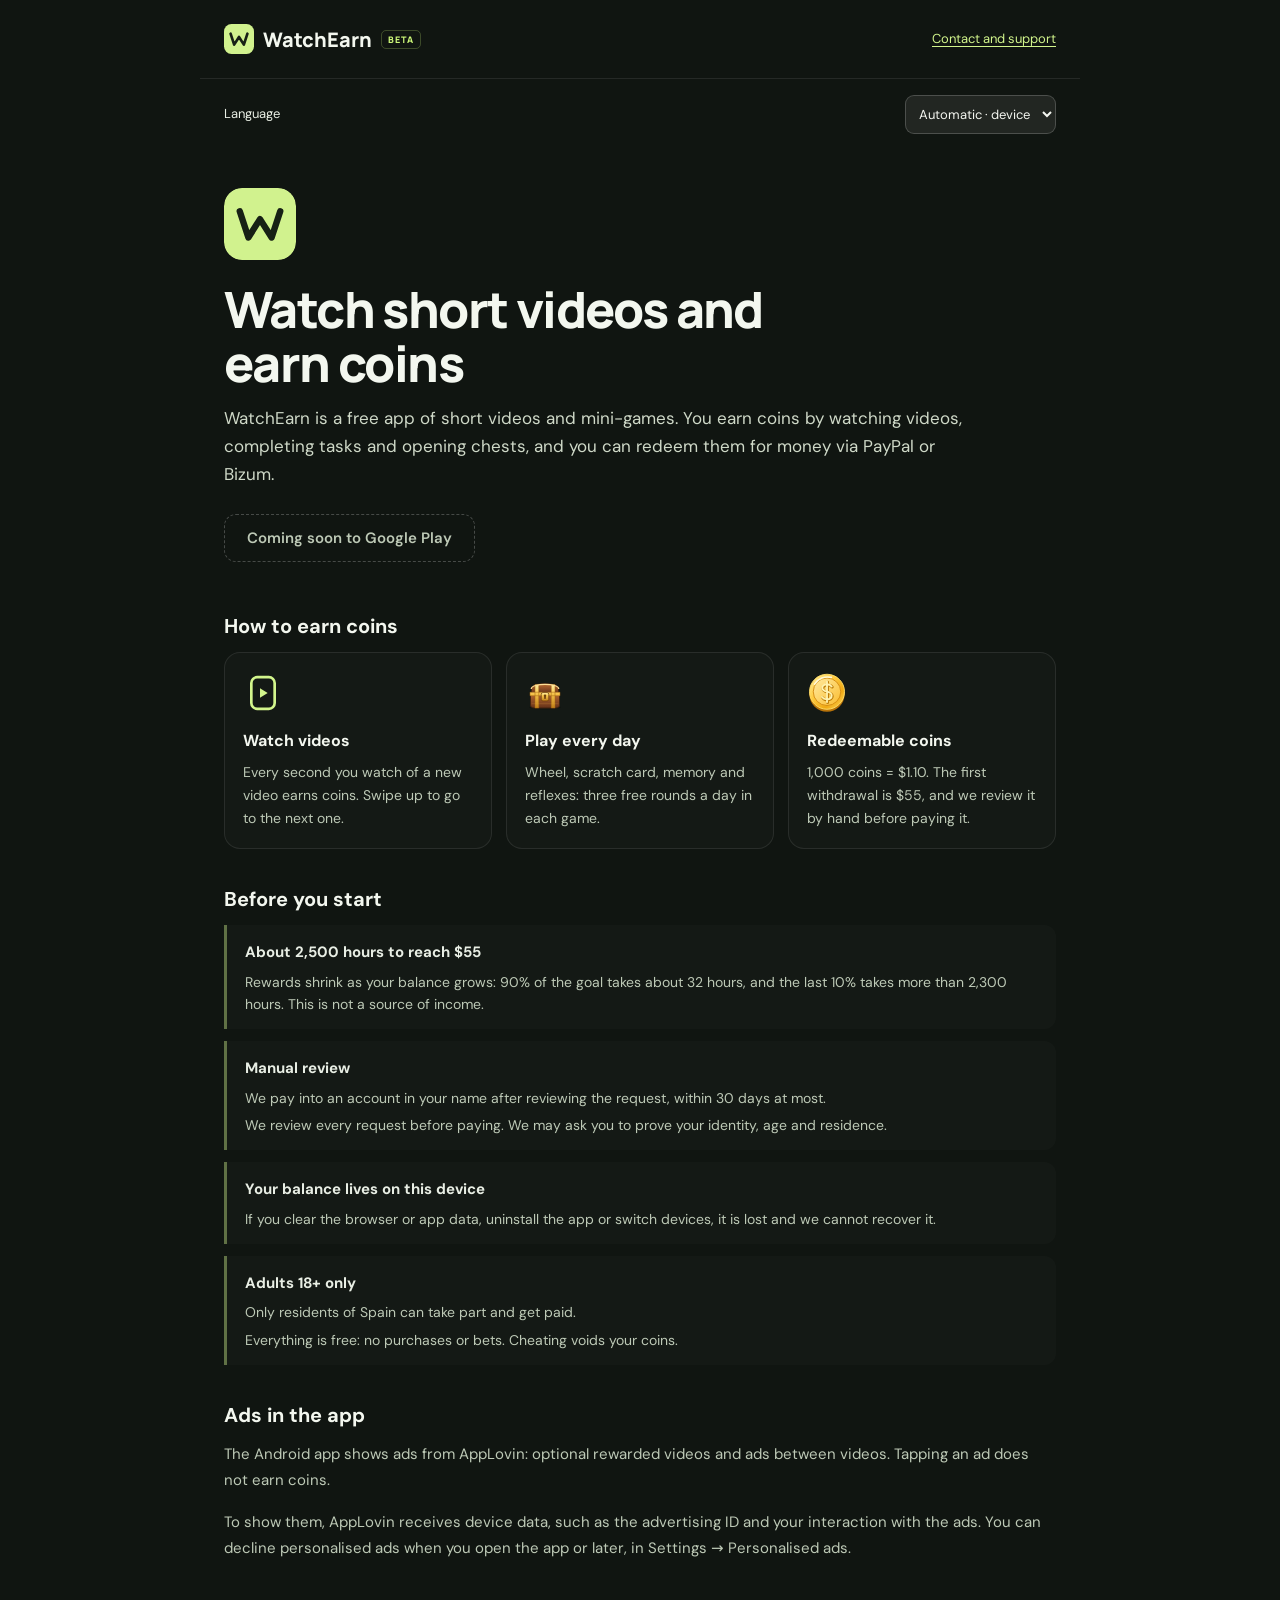
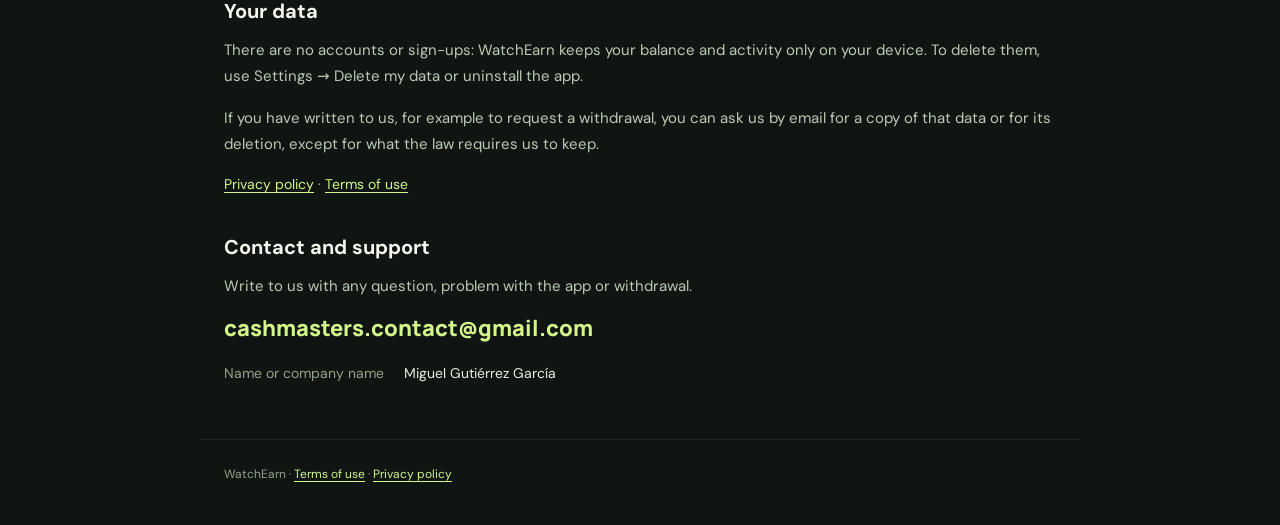
==== index.html @ 91444959 "Página pública de WatchEarn Descripción de la app, anuncios, datos, contacto, condiciones y privacid" ====
<!doctype html>
<html lang="es" data-page="about">
<head>
  <meta charset="utf-8">
  <meta name="viewport" content="width=device-width,initial-scale=1,viewport-fit=cover">
  <meta name="theme-color" content="#101211">
  <meta name="description" content="WatchEarn: app gratuita de vídeos cortos y minijuegos en la que ganas monedas canjeables. Cómo funciona, anuncios, datos y contacto.">
  <title>WatchEarn · Vídeos cortos y monedas</title>
  <link rel="icon" href="icon.svg" type="image/svg+xml">
  <link rel="stylesheet" href="legal-page.css">
  <link rel="stylesheet" href="about.css">
  <script src="currency.js"></script><script src="locales.js"></script><script src="i18n.js"></script>
</head>
<body>
  <!-- Página pública de la app (sitio web del desarrollador en Google Play). Se publica con: npm run site (ver docs/SITE.md). -->
  <header><a class="brand" href="./"><img src="icon.svg" alt="">WatchEarn <small>BETA</small></a><a href="#contacto">Contacto y soporte</a></header>
  <div class="language-bar" data-language></div>
  <main>
    <section class="hero">
      <img class="hero-icon" src="icon.svg" alt="" width="72" height="72">
      <h1>Mira vídeos cortos y gana monedas</h1>
      <p class="lead">WatchEarn es una app gratuita de vídeos cortos y minijuegos. Ganas monedas al ver vídeos, completar tareas y abrir cofres, y puedes canjearlas por dinero por PayPal o Bizum.</p>
      <div class="actions">
        <!-- Cuando la app esté publicada, pon en href su enlace: https://play.google.com/store/apps/details?id=com.watchearn.app -->
        <a class="button" id="play" href="" hidden>Descargar en Google Play</a>
        <span class="button soon" id="play-soon">Próximamente en Google Play</span>
      </div>
    </section>

    <section>
      <h2>Cómo conseguir monedas</h2>
      <div class="cards">
        <article class="card">
          <svg class="card-icon" viewBox="0 0 24 24" aria-hidden="true"><rect x="5" y="2.5" width="14" height="19" rx="3.5"/><path d="M10.2 9.2v5.6l4.6-2.8z"/></svg>
          <h3>Mira vídeos</h3>
          <p>Cada segundo que ves de un vídeo nuevo suma monedas. Desliza hacia arriba para pasar al siguiente.</p>
        </article>
        <article class="card">
          <img class="card-icon" src="chest.svg" alt="">
          <h3>Juega cada día</h3>
          <p>Ruleta, rasca, memoria y reflejos: tres partidas gratis al día en cada juego.</p>
        </article>
        <article class="card">
          <img class="card-icon" src="coin.svg" alt="">
          <h3>Monedas canjeables</h3>
          <p id="redeem" data-no-i18n></p>
        </article>
      </div>
    </section>

    <section>
      <h2>Antes de empezar</h2>
      <div class="facts">
        <p class="fact"><strong id="hours-title" data-no-i18n></strong><span id="hours-info" data-no-i18n></span></p>
        <p class="fact"><strong>Revisión manual</strong><span id="payout" data-no-i18n></span><span>Revisamos cada solicitud antes de pagar. Podemos pedirte que acredites tu identidad, edad y residencia.</span></p>
        <p class="fact"><strong>Tu saldo vive en este dispositivo</strong><span>Si borras los datos del navegador o de la app, la desinstalas o cambias de dispositivo, se pierde y no podemos recuperarlo.</span></p>
        <p class="fact"><strong id="adults">Solo mayores de 18 años</strong><span id="countries" data-no-i18n></span><span>Todo es gratuito: sin compras ni apuestas. Las trampas anulan las monedas.</span></p>
      </div>
    </section>

    <section id="anuncios">
      <h2>Anuncios en la app</h2>
      <p>La app para Android muestra anuncios de AppLovin: vídeos con recompensa, que son opcionales, y anuncios entre vídeos. Pulsar un anuncio no da monedas.</p>
      <p>Para mostrarlos, AppLovin recibe datos del dispositivo, como el identificador de publicidad y tu interacción con los anuncios. Puedes rechazar los anuncios personalizados al abrir la app o después, en Ajustes → Anuncios personalizados.</p>
    </section>

    <section id="datos">
      <h2>Tus datos</h2>
      <p>No hay cuentas ni registro: WatchEarn guarda tu saldo y tu actividad solo en tu dispositivo. Para borrarlos, usa Ajustes → Borrar mis datos o desinstala la app.</p>
      <p>Si nos has escrito, por ejemplo para pedir una retirada, puedes pedirnos por correo una copia de esos datos o que los borremos, salvo los que la ley nos obligue a conservar.</p>
      <p class="links"><a href="privacy.html">Política de privacidad</a> · <a href="terms.html">Condiciones de uso</a></p>
    </section>

    <section id="contacto">
      <h2>Contacto y soporte</h2>
      <p>Escríbenos para cualquier duda, problema con la app o retirada.</p>
      <p class="contact-email" id="email" data-no-i18n></p>
      <dl class="operator" id="operator" data-no-i18n></dl>
    </section>
  </main>
  <footer><span data-no-i18n>WatchEarn · </span><a href="terms.html">Condiciones de uso</a> · <a href="privacy.html">Política de privacidad</a></footer>
  <script src="legal-config.js"></script><script src="economy.js"></script><script src="legal.js"></script><script src="legal-text/es.js"></script><script src="about.js"></script>
</body>
</html>
---- legal-page.css ----
/* Standalone legal pages (terms.html, privacy.html): readable, printable, same palette as the app. */
@import url('fonts/fonts.css');
:root{color-scheme:dark}*{box-sizing:border-box}
body{margin:0;background:#101511;color:#e8eee4;font:15px/1.75 'DM Sans',system-ui,-apple-system,BlinkMacSystemFont,"Segoe UI",sans-serif}
a{color:#d2f58c;text-underline-offset:3px}a:focus-visible,summary:focus-visible{outline:2px solid #d2f58c;outline-offset:5px}
header,main,footer,.language-bar{width:min(760px,100%);margin:auto;padding:24px}
header{display:flex;align-items:center;justify-content:space-between;gap:20px;border-bottom:1px solid #ffffff16}
.brand{display:flex;align-items:center;gap:9px;color:#f3f7ef;font:800 20px Manrope,sans-serif;text-decoration:none}.brand img{width:30px;height:30px}
.brand small{border:1px solid #cefa7a3b;border-radius:5px;padding:2px 6px;font-size:9px;letter-spacing:1px;color:#cefa7a}
header>a:last-child{font-size:13px}
.language-bar{padding-block:16px 0}
.language-row{display:flex;gap:14px;align-items:center;justify-content:space-between;font-size:13px}
.language-select{background:#222622;color:#f4f6f0;font:inherit;border:1px solid #ffffff30;border-radius:9px;padding:9px;max-width:70%}
h1{font:800 clamp(28px,5vw,38px)/1.2 Manrope,sans-serif;letter-spacing:-1.1px;margin:15px 0 10px}
h2{font-size:20px;line-height:1.4;margin:36px 0 12px;color:#f3f7ef}
h3{font-size:16px;margin:30px 0 8px;color:#f3f7ef}
p{margin:0 0 15px;color:#bdc9b6}li{color:#bdc9b6;margin:8px 0}ul{padding-left:21px}strong{color:#e8eee4}
.meta,.terms-version{font-size:12px;color:#94a28c}
.legal-summary{padding:17px 18px;margin:20px 0;border:1px solid #d2f58c24;border-radius:14px;background:#d2f58c05}.legal-summary ul{margin:0}.legal-summary li{font-size:14px}.legal-summary p{margin:0 0 6px}
.legal-pending{color:#f0d690;font-weight:650;background:#e6c7771a;border-radius:5px;padding:0 4px}
.legal-language-note{padding:14px 16px;border:1px solid #e6c77750;border-radius:12px;background:#e6c7770b;color:#f0d690;font-size:14px}
table{width:100%;border-collapse:collapse;font-size:13px;margin:19px 0}
th,td{text-align:left;padding:10px 8px;border-bottom:1px solid #ffffff16;vertical-align:top;overflow-wrap:anywhere}th{color:#dce7d2}td{color:#bdc9b6}
code{font-size:12px;color:#dce7d2;overflow-wrap:anywhere}
.rules-example{display:flex;justify-content:space-between;gap:10px;padding:12px 14px;border:1px solid #ffffff16;border-radius:12px;font-size:13px}
details.formula{margin:0 0 15px}details.formula summary{color:#d2f58c;cursor:pointer}details.formula p{font-size:13px;margin-top:10px}
footer{border-top:1px solid #ffffff16;font-size:12px;color:#94a28c;margin-top:30px;padding-bottom:40px}
html[dir=rtl] th,html[dir=rtl] td{text-align:start}
@media(max-width:480px){header,main,footer,.language-bar{padding-inline:16px}body{font-size:14px}header>a:last-child{font-size:12px}h2{font-size:18px}th,td{padding:9px 5px;font-size:12px}}
@media print{:root{color-scheme:light}body{background:#fff;color:#000}p,li,td,th,strong,h1,h2,h3,.meta,.terms-version{color:#000}a{color:#000}header>a:last-child,.language-bar,footer a{display:none}.legal-summary,.legal-language-note{border-color:#999;background:none;color:#000}}
.legal-currencies{font-size:12px;line-height:1.9;color:#bdc9b6}.legal-currencies span{white-space:nowrap}
---- about.css ----
/* about.html: public page of the app, on top of legal-page.css (same palette and fonts). */
[hidden]{display:none!important}
header,main,footer,.language-bar{width:min(880px,100%)}
section{scroll-margin-top:16px}
.hero{padding:30px 0 6px}
.hero-icon{display:block;width:72px;height:72px;border-radius:18px}
.hero h1{font-size:clamp(32px,6.4vw,50px);line-height:1.08;letter-spacing:-1.6px;margin:22px 0 14px;max-width:16ch;color:#f3f7ef}
.lead{font-size:17px;line-height:1.65;color:#cfd9c8;max-width:62ch}
.actions{display:flex;flex-wrap:wrap;gap:12px;margin:26px 0 8px}
.button{display:inline-flex;align-items:center;justify-content:center;min-height:48px;padding:0 22px;border-radius:12px;font:700 15px/1.2 'DM Sans',system-ui,sans-serif;text-decoration:none;background:#d2f58c;color:#141b0f}
.button:hover{background:#e0fba8}
.button.soon{background:none;color:#bdc9b6;border:1px dashed #ffffff3a;font-weight:600}
.cards{display:grid;grid-template-columns:repeat(auto-fit,minmax(min(230px,100%),1fr));gap:14px}
.card{padding:20px 18px 18px;border:1px solid #ffffff16;border-radius:16px;background:#ffffff05}
.card h3{margin:14px 0 6px}
.card p{margin:0;font-size:14px;line-height:1.65}
.card-icon{display:block;width:40px;height:40px;object-fit:contain}
svg.card-icon{fill:none;stroke:#d2f58c;stroke-width:1.6;stroke-linejoin:round}svg.card-icon path{fill:#d2f58c;stroke:none}
.facts{display:grid;gap:12px}
.fact{display:grid;gap:5px;margin:0;padding:14px 18px;border-inline-start:3px solid #d2f58c66;border-radius:0 12px 12px 0;background:#ffffff05}
html[dir=rtl] .fact{border-radius:12px 0 0 12px}
.fact strong{font-size:15px}.fact span{font-size:14px;line-height:1.6;color:#bdc9b6}
.links{font-size:14px}
.contact-email{margin:6px 0 18px;font:800 clamp(18px,4vw,22px)/1.3 Manrope,sans-serif;overflow-wrap:anywhere}.contact-email a{text-decoration:none}
.contact-email:empty,.operator:empty{display:none}
.operator{display:grid;grid-template-columns:max-content 1fr;gap:8px 20px;margin:0;font-size:14px}
.operator dt{color:#94a28c}.operator dd{margin:0;color:#e8eee4;overflow-wrap:anywhere}
@media(max-width:480px){.hero{padding-top:18px}.lead{font-size:16px}.button{flex:1 1 100%}.operator{grid-template-columns:1fr;gap:2px}.operator dd{margin-bottom:8px}}
@media print{.actions,.language-bar{display:none}.card,.fact{border-color:#999;background:none}}
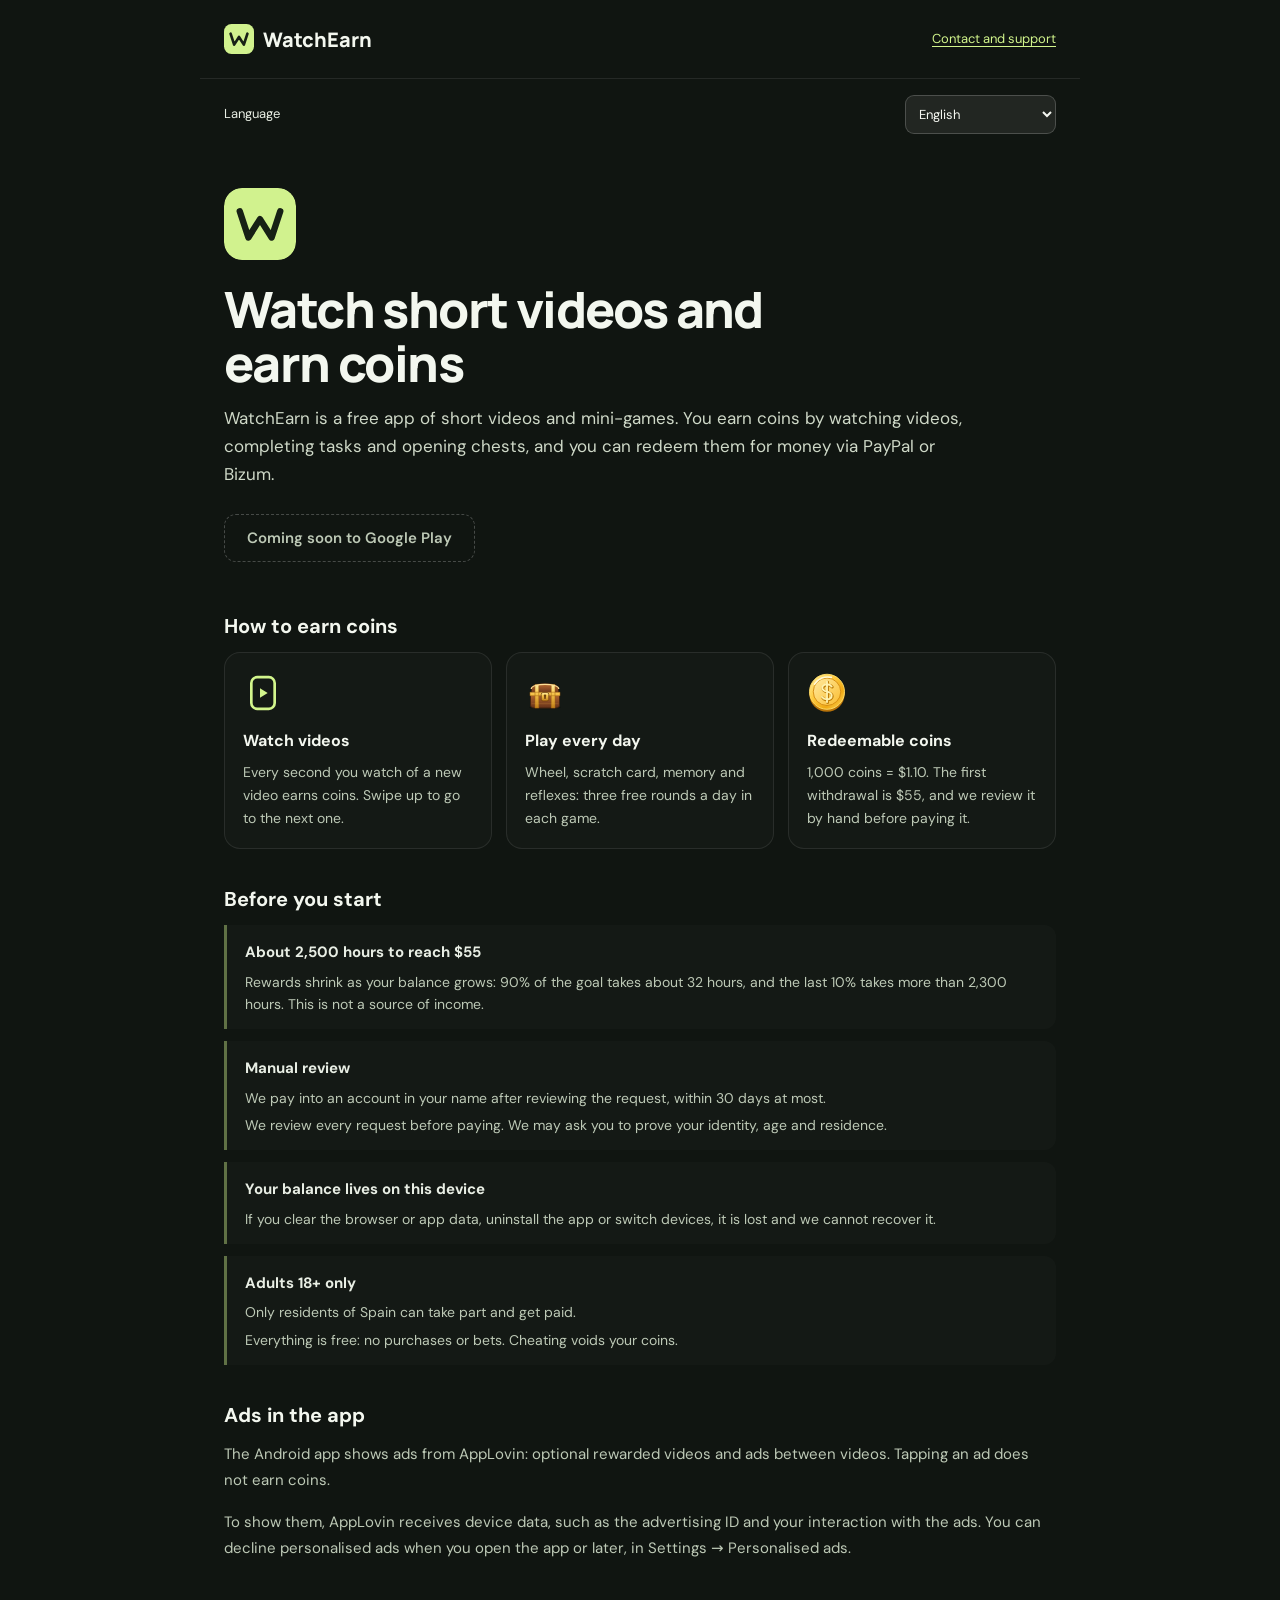
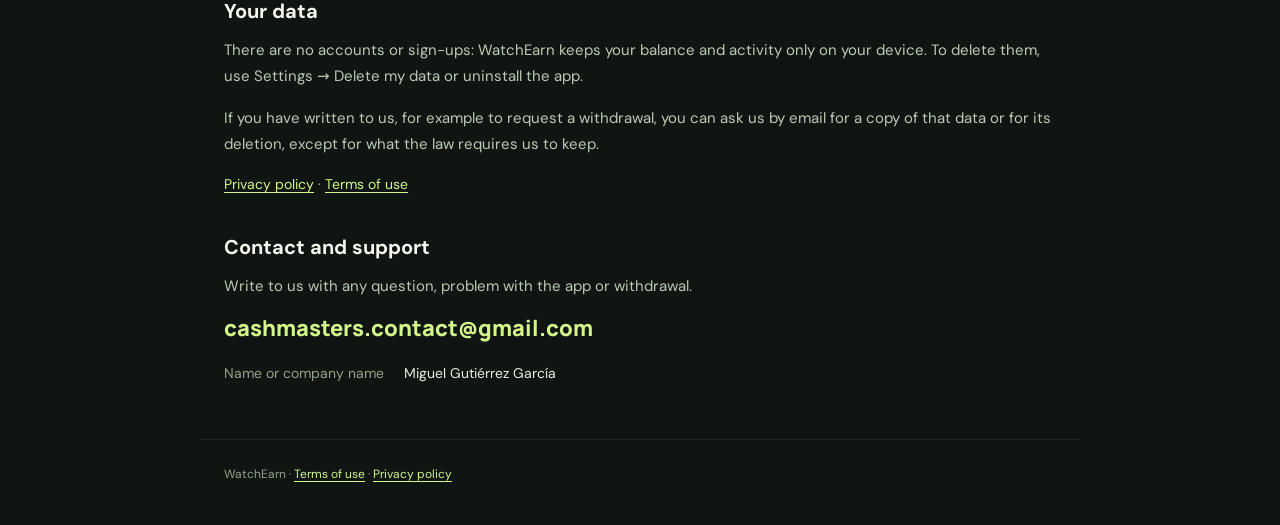
==== commit 43573d62: "Actualiza la página de WatchEarn" ====
--- a/index.html
+++ b/index.html
@@ -13,7 +13,7 @@
 </head>
 <body>
   <!-- Página pública de la app (sitio web del desarrollador en Google Play). Se publica con: npm run site (ver docs/SITE.md). -->
-  <header><a class="brand" href="./"><img src="icon.svg" alt="">WatchEarn <small>BETA</small></a><a href="#contacto">Contacto y soporte</a></header>
+  <header><a class="brand" href="./"><img src="icon.svg" alt="">WatchEarn</a><a href="#contacto">Contacto y soporte</a></header>
   <div class="language-bar" data-language></div>
   <main>
     <section class="hero">
--- a/legal-page.css
+++ b/legal-page.css
@@ -6,7 +6,7 @@
 header,main,footer,.language-bar{width:min(760px,100%);margin:auto;padding:24px}
 header{display:flex;align-items:center;justify-content:space-between;gap:20px;border-bottom:1px solid #ffffff16}
 .brand{display:flex;align-items:center;gap:9px;color:#f3f7ef;font:800 20px Manrope,sans-serif;text-decoration:none}.brand img{width:30px;height:30px}
-.brand small{border:1px solid #cefa7a3b;border-radius:5px;padding:2px 6px;font-size:9px;letter-spacing:1px;color:#cefa7a}
+
 header>a:last-child{font-size:13px}
 .language-bar{padding-block:16px 0}
 .language-row{display:flex;gap:14px;align-items:center;justify-content:space-between;font-size:13px}
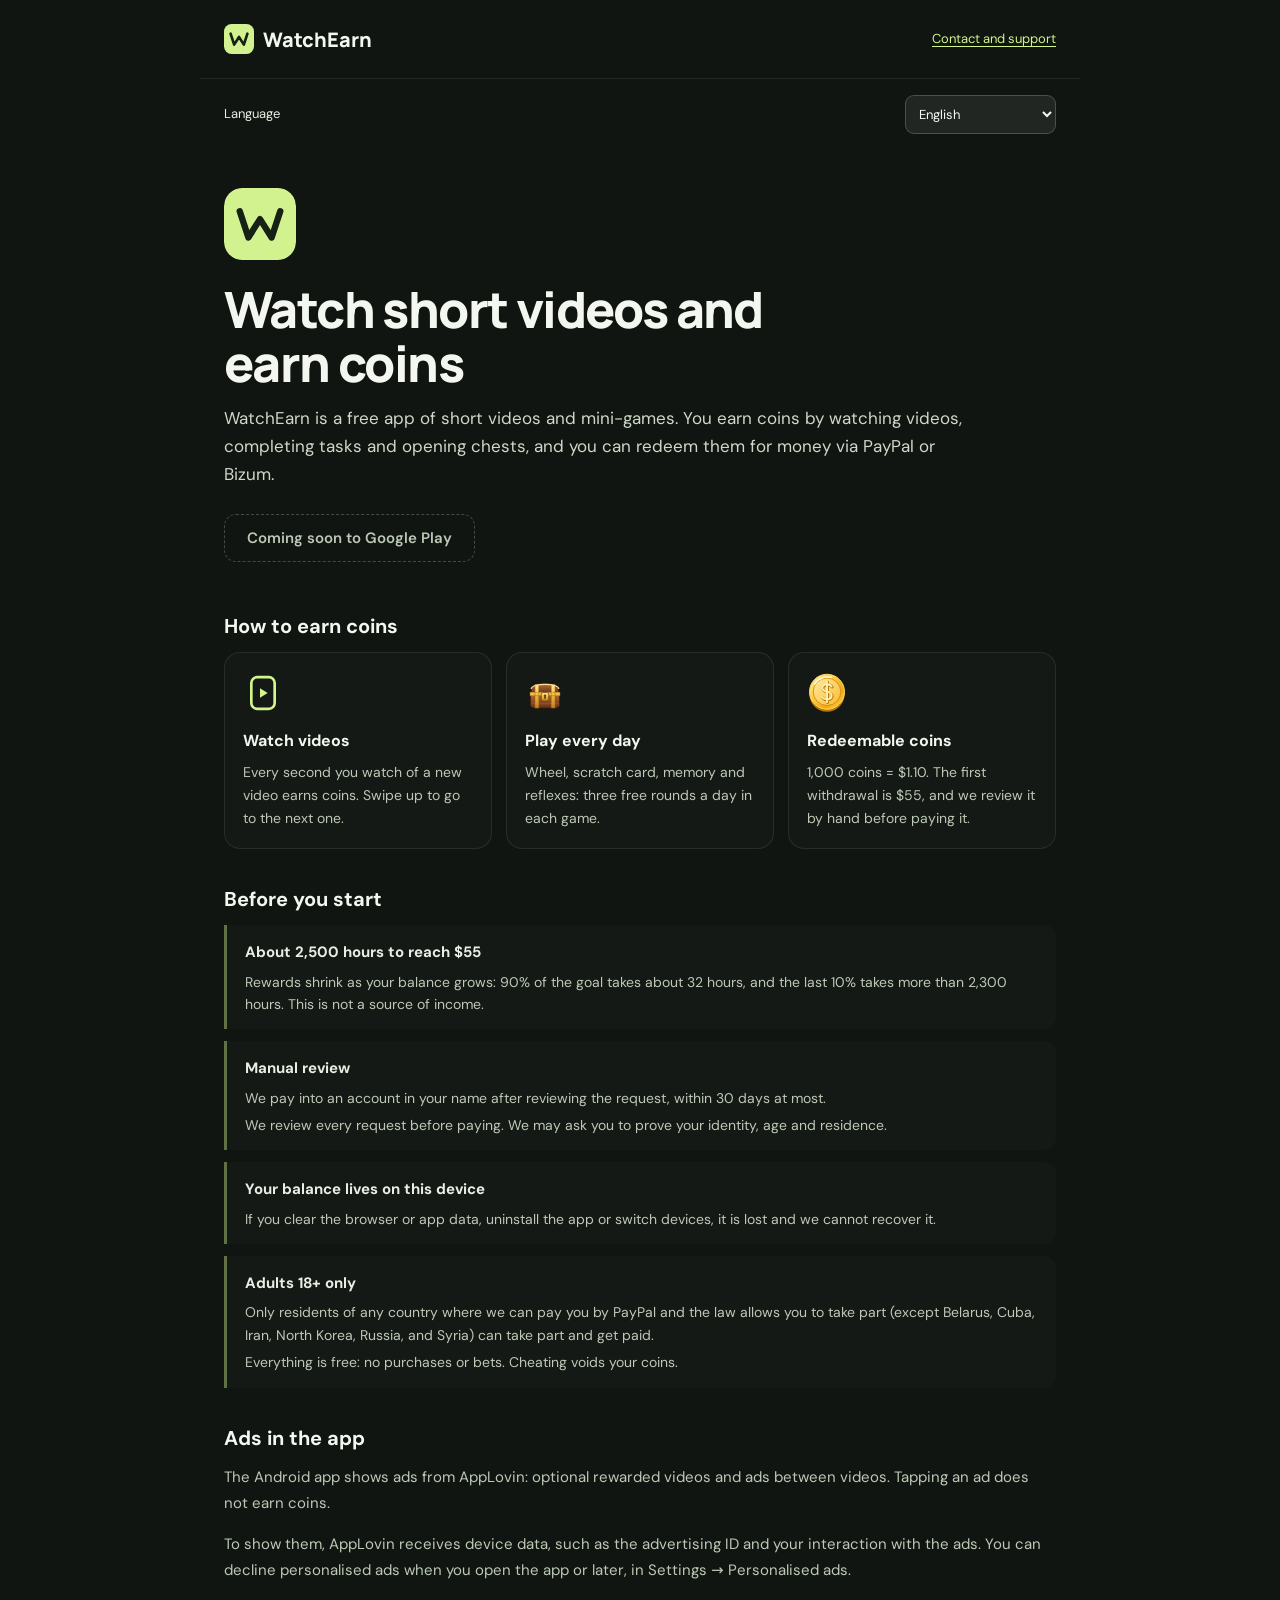
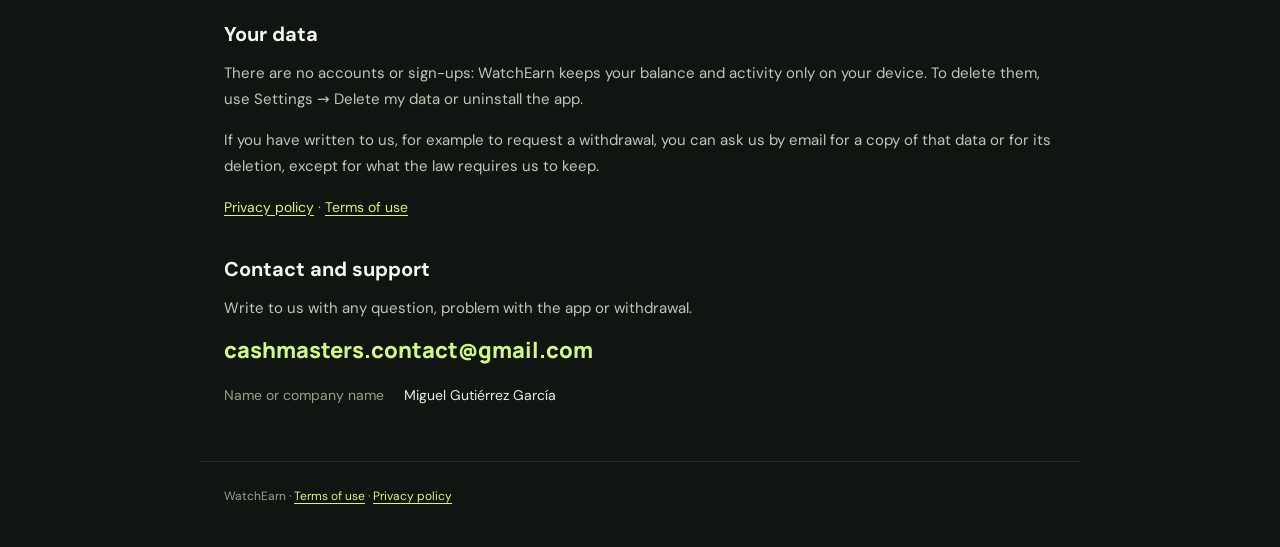
==== commit cce40c49: "Actualiza la página de WatchEarn" ====
--- a/index.html
+++ b/index.html
@@ -21,7 +21,7 @@
       <h1>Mira vídeos cortos y gana monedas</h1>
       <p class="lead">WatchEarn es una app gratuita de vídeos cortos y minijuegos. Ganas monedas al ver vídeos, completar tareas y abrir cofres, y puedes canjearlas por dinero por PayPal o Bizum.</p>
       <div class="actions">
-        <!-- Cuando la app esté publicada, pon en href su enlace: https://play.google.com/store/apps/details?id=com.watchearn.app -->
+        <!-- Cuando la app esté publicada, pon en href su enlace: https://play.google.com/store/apps/details?id=com.cashmasters.watchearn -->
         <a class="button" id="play" href="" hidden>Descargar en Google Play</a>
         <span class="button soon" id="play-soon">Próximamente en Google Play</span>
       </div>
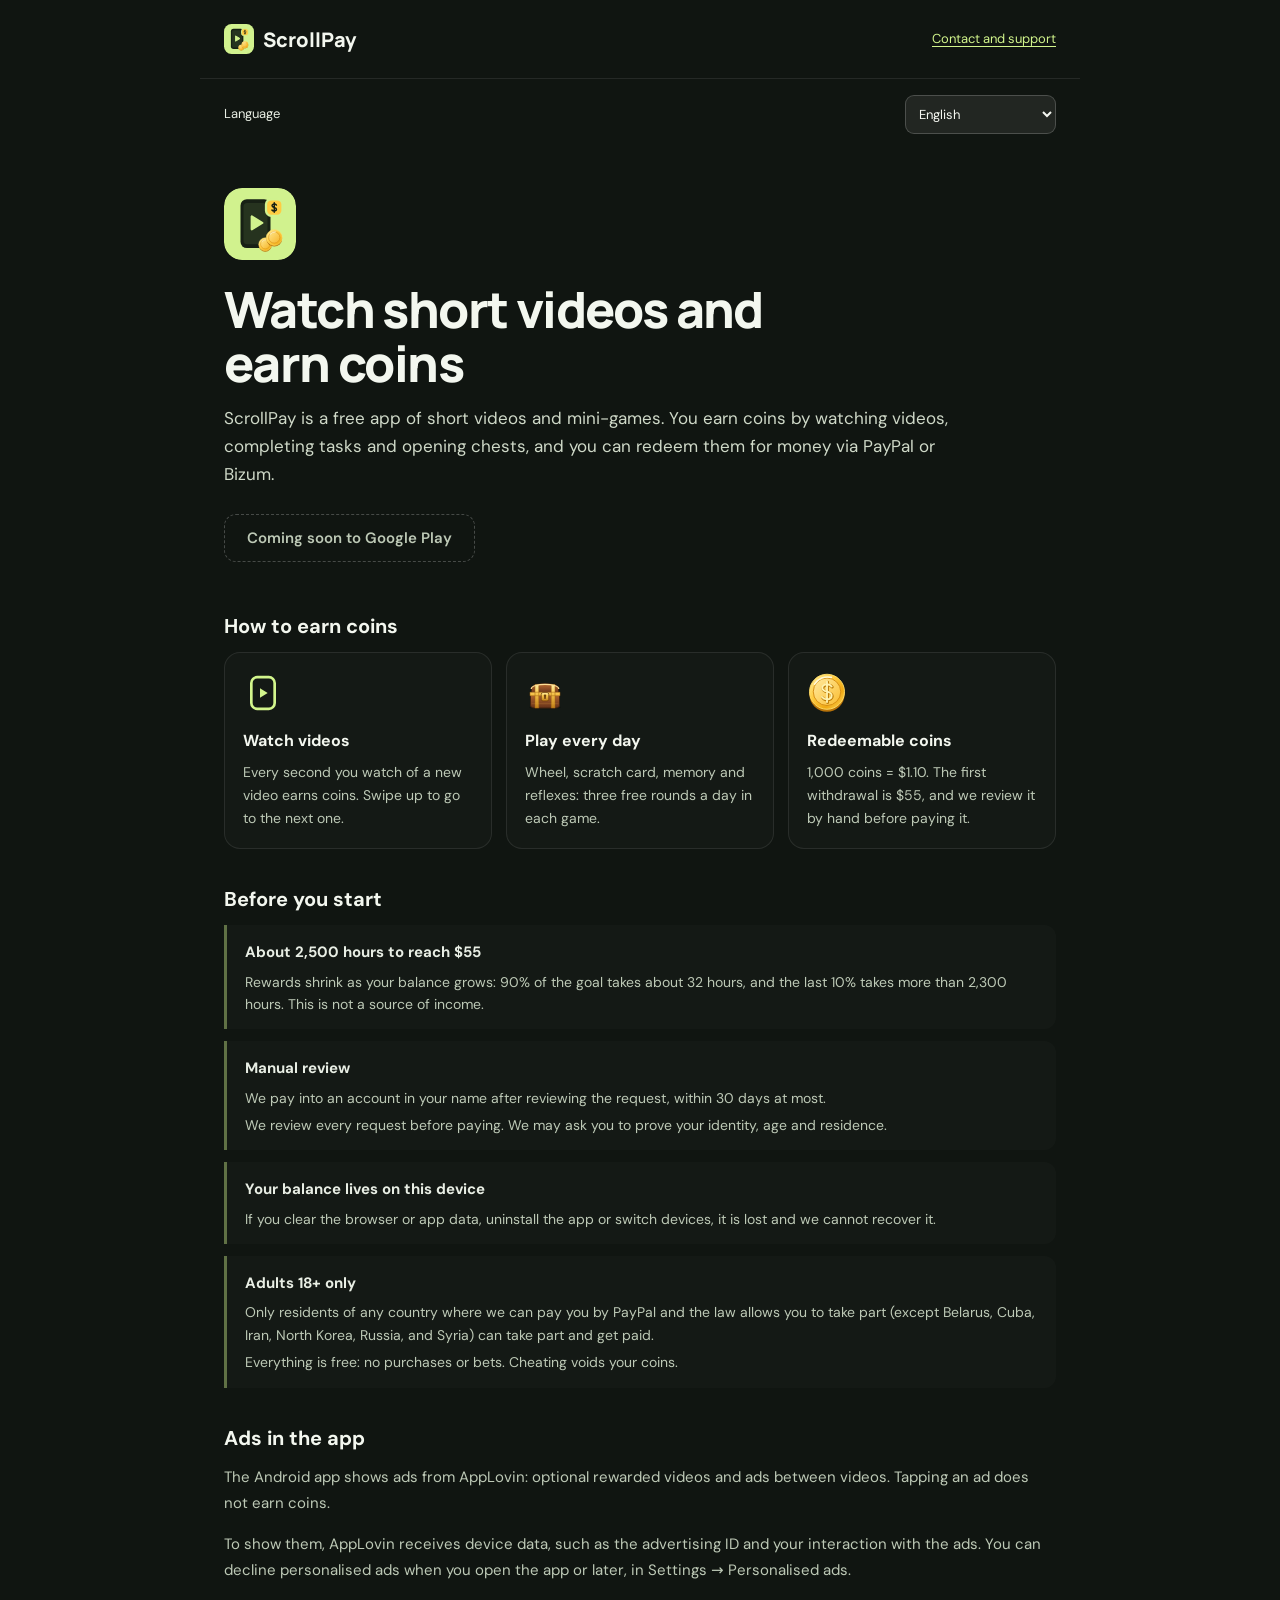
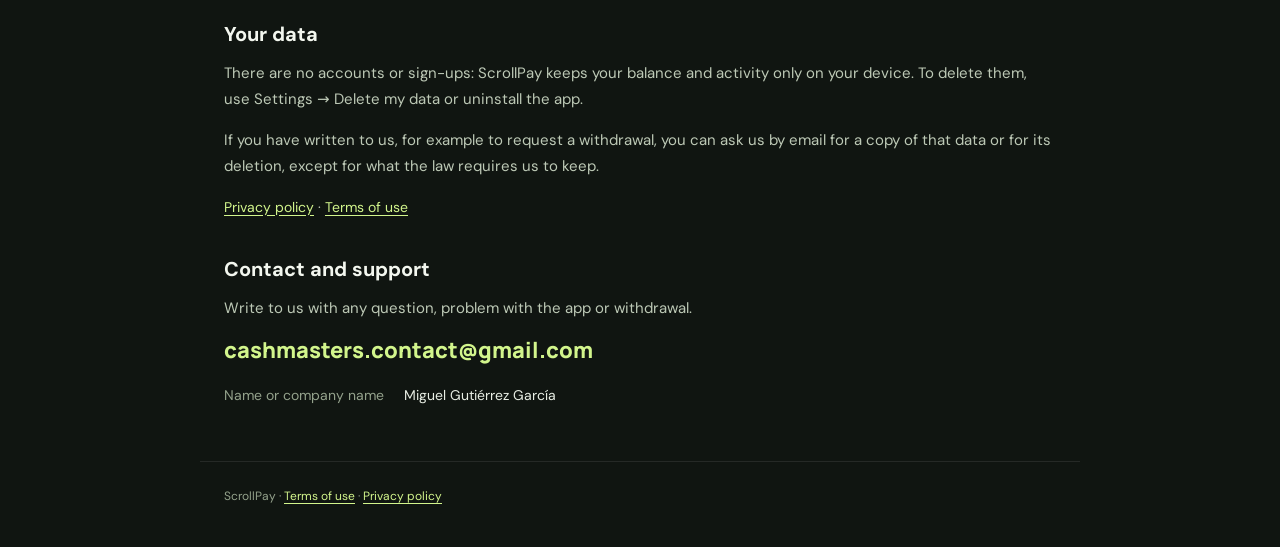
==== commit 53c756d2: "Actualiza la página de ScrollPay" ====
--- a/index.html
+++ b/index.html
@@ -4,8 +4,8 @@
   <meta charset="utf-8">
   <meta name="viewport" content="width=device-width,initial-scale=1,viewport-fit=cover">
   <meta name="theme-color" content="#101211">
-  <meta name="description" content="WatchEarn: app gratuita de vídeos cortos y minijuegos en la que ganas monedas canjeables. Cómo funciona, anuncios, datos y contacto.">
-  <title>WatchEarn · Vídeos cortos y monedas</title>
+  <meta name="description" content="ScrollPay: app gratuita de vídeos cortos y minijuegos en la que ganas monedas canjeables. Cómo funciona, anuncios, datos y contacto.">
+  <title>ScrollPay · Vídeos cortos y monedas</title>
   <link rel="icon" href="icon.svg" type="image/svg+xml">
   <link rel="stylesheet" href="legal-page.css">
   <link rel="stylesheet" href="about.css">
@@ -13,13 +13,13 @@
 </head>
 <body>
   <!-- Página pública de la app (sitio web del desarrollador en Google Play). Se publica con: npm run site (ver docs/SITE.md). -->
-  <header><a class="brand" href="./"><img src="icon.svg" alt="">WatchEarn</a><a href="#contacto">Contacto y soporte</a></header>
+  <header><a class="brand" href="./"><img src="icon.svg" alt="">ScrollPay</a><a href="#contacto">Contacto y soporte</a></header>
   <div class="language-bar" data-language></div>
   <main>
     <section class="hero">
       <img class="hero-icon" src="icon.svg" alt="" width="72" height="72">
       <h1>Mira vídeos cortos y gana monedas</h1>
-      <p class="lead">WatchEarn es una app gratuita de vídeos cortos y minijuegos. Ganas monedas al ver vídeos, completar tareas y abrir cofres, y puedes canjearlas por dinero por PayPal o Bizum.</p>
+      <p class="lead">ScrollPay es una app gratuita de vídeos cortos y minijuegos. Ganas monedas al ver vídeos, completar tareas y abrir cofres, y puedes canjearlas por dinero por PayPal o Bizum.</p>
       <div class="actions">
         <!-- Cuando la app esté publicada, pon en href su enlace: https://play.google.com/store/apps/details?id=com.cashmasters.watchearn -->
         <a class="button" id="play" href="" hidden>Descargar en Google Play</a>
@@ -66,7 +66,7 @@
 
     <section id="datos">
       <h2>Tus datos</h2>
-      <p>No hay cuentas ni registro: WatchEarn guarda tu saldo y tu actividad solo en tu dispositivo. Para borrarlos, usa Ajustes → Borrar mis datos o desinstala la app.</p>
+      <p>No hay cuentas ni registro: ScrollPay guarda tu saldo y tu actividad solo en tu dispositivo. Para borrarlos, usa Ajustes → Borrar mis datos o desinstala la app.</p>
       <p>Si nos has escrito, por ejemplo para pedir una retirada, puedes pedirnos por correo una copia de esos datos o que los borremos, salvo los que la ley nos obligue a conservar.</p>
       <p class="links"><a href="privacy.html">Política de privacidad</a> · <a href="terms.html">Condiciones de uso</a></p>
     </section>
@@ -78,7 +78,7 @@
       <dl class="operator" id="operator" data-no-i18n></dl>
     </section>
   </main>
-  <footer><span data-no-i18n>WatchEarn · </span><a href="terms.html">Condiciones de uso</a> · <a href="privacy.html">Política de privacidad</a></footer>
+  <footer><span data-no-i18n>ScrollPay · </span><a href="terms.html">Condiciones de uso</a> · <a href="privacy.html">Política de privacidad</a></footer>
   <script src="legal-config.js"></script><script src="economy.js"></script><script src="legal.js"></script><script src="legal-text/es.js"></script><script src="about.js"></script>
 </body>
 </html>
